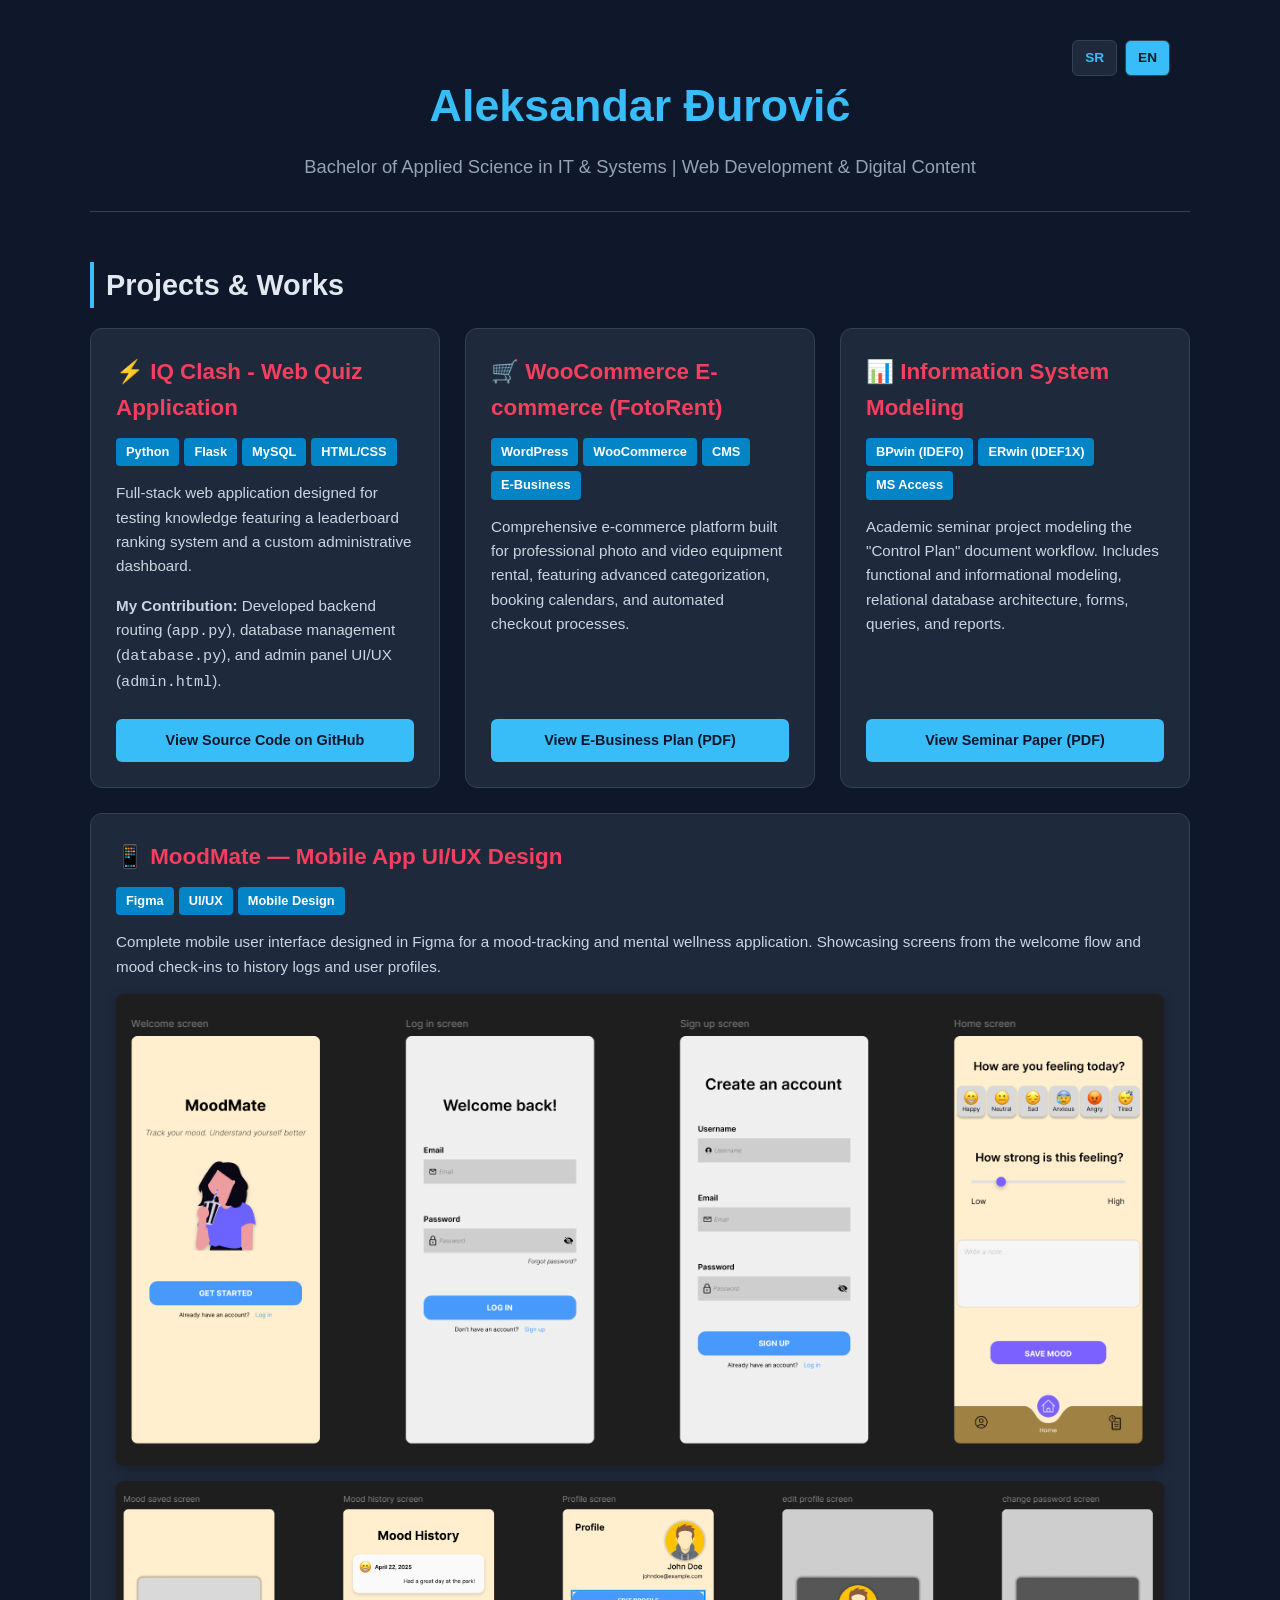
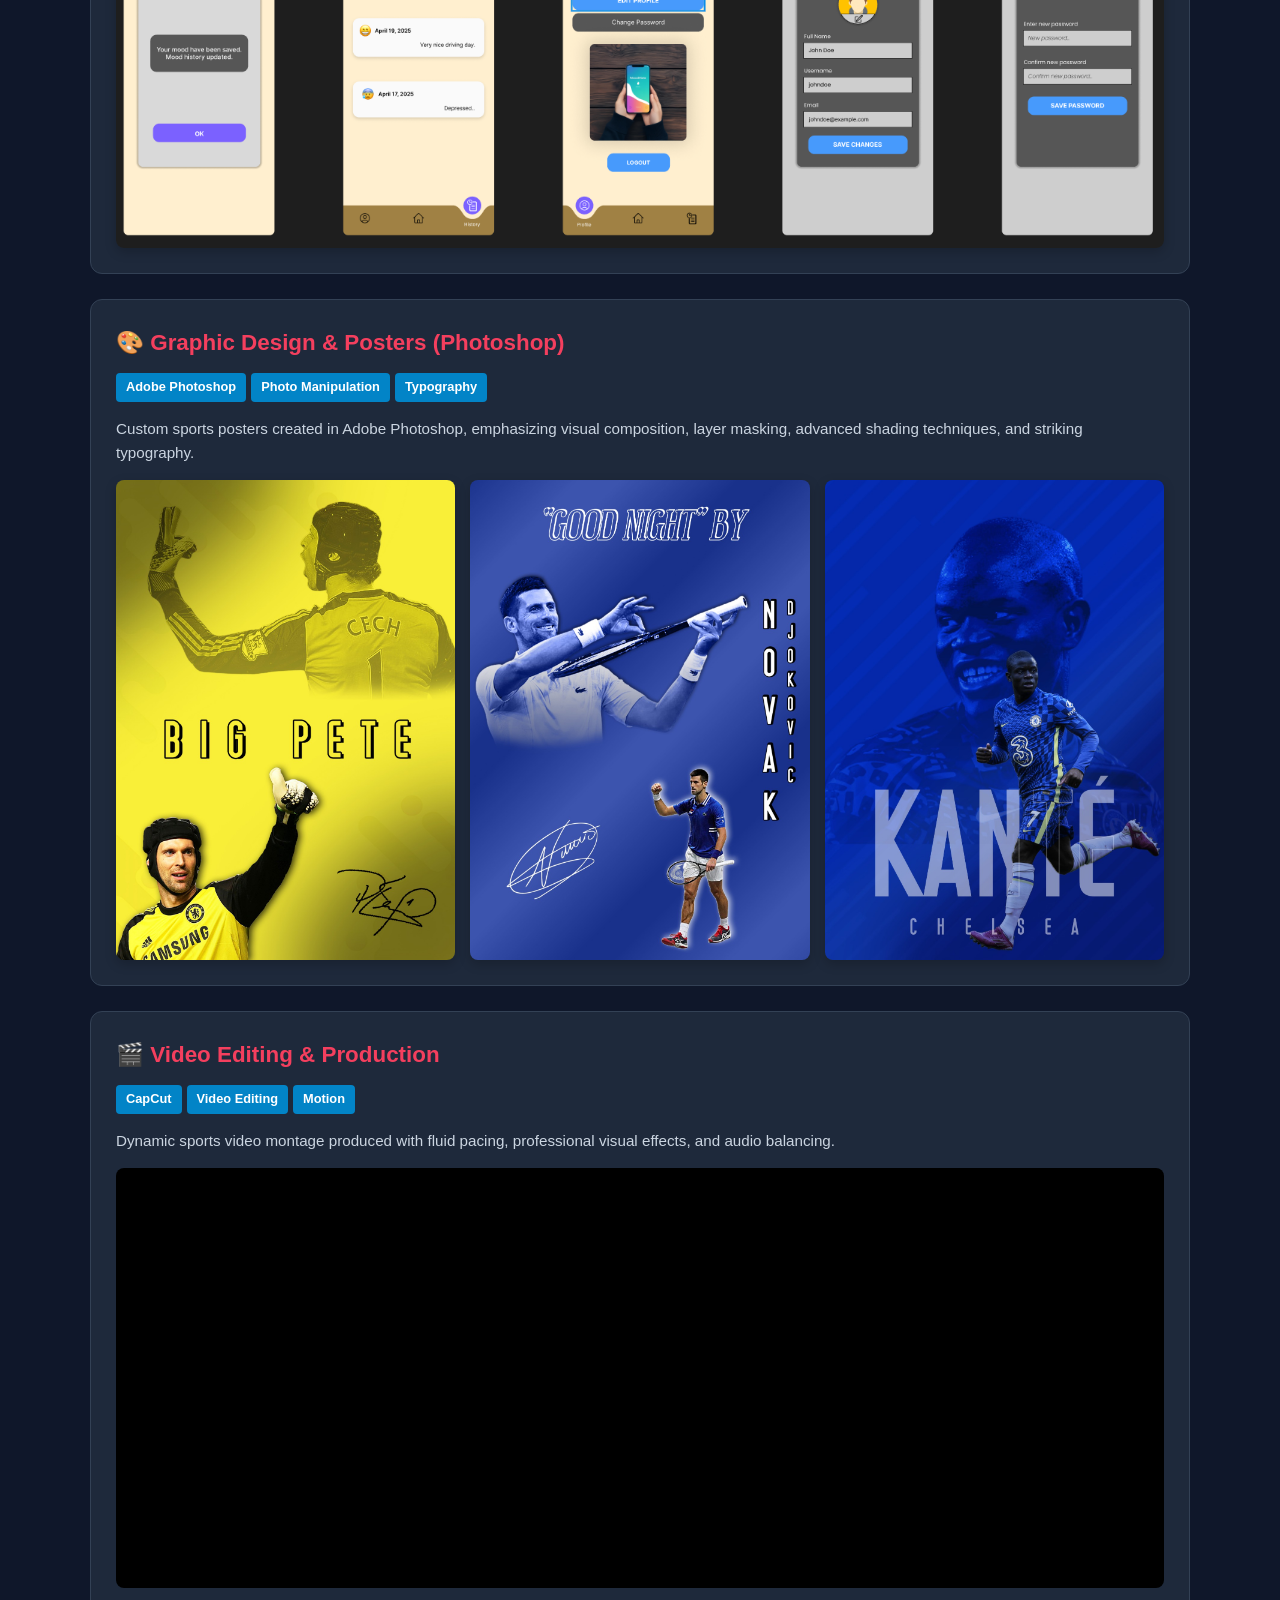
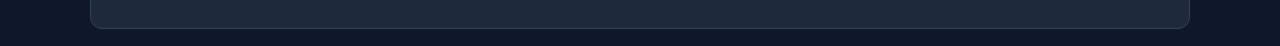
==== en.html @ df4796c0 "Create en.html" ====
<!DOCTYPE html>
<html lang="en">
<head>
    <meta charset="UTF-8">
    <meta name="viewport" content="width=device-width, initial-scale=1.0">
    <title>Aleksandar - Portfolio</title>
    <style>
        * { box-sizing: border-box; margin: 0; padding: 0; }
        body { font-family: 'Segoe UI', Tahoma, Geneva, Verdana, sans-serif; background: #0f172a; color: #f8fafc; line-height: 1.6; padding: 20px; }
        .container { max-width: 1100px; margin: 0 auto; }
        header { text-align: center; padding: 50px 20px 30px; border-bottom: 1px solid #334155; margin-bottom: 30px; position: relative; }
        h1 { font-size: 2.8rem; color: #38bdf8; margin-bottom: 10px; }
        p.subtitle { font-size: 1.15rem; color: #94a3b8; }
        
        /* Language switcher */
        .lang-switch { position: absolute; top: 20px; right: 20px; display: flex; gap: 8px; }
        .lang-btn { background: #1e293b; color: #38bdf8; border: 1px solid #334155; padding: 6px 12px; border-radius: 6px; text-decoration: none; font-size: 0.85rem; font-weight: bold; transition: background 0.2s, color 0.2s; }
        .lang-btn:hover, .lang-btn.active { background: #38bdf8; color: #0f172a; }

        .section-title { margin-top: 50px; margin-bottom: 20px; color: #e2e8f0; font-size: 1.8rem; border-left: 4px solid #38bdf8; padding-left: 12px; }
        
        .projects { display: grid; grid-template-columns: repeat(auto-fit, minmax(320px, 1fr)); gap: 25px; }
        .card { background: #1e293b; border-radius: 12px; padding: 25px; border: 1px solid #334155; transition: transform 0.2s, box-shadow 0.2s; display: flex; flex-direction: column; justify-content: space-between; }
        .card:hover { transform: translateY(-5px); box-shadow: 0 10px 25px rgba(0,0,0,0.3); }
        .card h3 { color: #f43f5e; margin-bottom: 12px; font-size: 1.4rem; }
        .card p { color: #cbd5e1; font-size: 0.95rem; margin-bottom: 15px; }
        
        .card-full { grid-column: 1 / -1; }
        
        .tags { margin-bottom: 15px; display: flex; flex-wrap: wrap; gap: 5px; }
        .tag { background: #0284c7; color: #fff; padding: 4px 10px; border-radius: 4px; font-size: 0.8rem; font-weight: 600; }
        
        .btn { display: inline-block; background: #38bdf8; color: #0f172a; text-decoration: none; padding: 10px 18px; border-radius: 6px; font-weight: bold; font-size: 0.9rem; text-align: center; transition: background 0.2s; margin-top: 10px; }
        .btn:hover { background: #7dd3fc; }

        /* Poster Gallery */
        .poster-grid { display: grid; grid-template-columns: repeat(auto-fit, minmax(220px, 1fr)); gap: 15px; margin-top: 15px; }
        .poster-grid img { width: 100%; border-radius: 8px; box-shadow: 0 4px 12px rgba(0,0,0,0.2); transition: transform 0.2s; }
        .poster-grid img:hover { transform: scale(1.02); }

        /* Figma Screens */
        .figma-gallery { display: flex; flex-direction: column; gap: 15px; margin-top: 15px; }
        .figma-gallery img { width: 100%; border-radius: 8px; box-shadow: 0 4px 12px rgba(0,0,0,0.2); }

        /* Video Player */
        .video-container { margin: 15px 0; width: 100%; background: #000; border-radius: 8px; overflow: hidden; }
        .video-container iframe { width: 100%; height: 420px; border: none; display: block; }

        @media (max-width: 768px) {
            .video-container iframe { height: 280px; }
        }
    </style>
</head>
<body>
    <div class="container">
        <header>
            <div class="lang-switch">
                <a href="index.html" class="lang-btn">SR</a>
                <a href="en.html" class="lang-btn active">EN</a>
            </div>
            <h1>Aleksandar Đurović</h1>
            <p class="subtitle">Bachelor of Applied Science in IT & Systems | Web Development & Digital Content</p>
        </header>

        <h2 class="section-title">Projects & Works</h2>

        <div class="projects">
            <!-- Project 1: Quiz App -->
            <div class="card">
                <div>
                    <h3>⚡ IQ Clash - Web Quiz Application</h3>
                    <div class="tags">
                        <span class="tag">Python</span>
                        <span class="tag">Flask</span>
                        <span class="tag">MySQL</span>
                        <span class="tag">HTML/CSS</span>
                    </div>
                    <p>Full-stack web application designed for testing knowledge featuring a leaderboard ranking system and a custom administrative dashboard.</p>
                    <p><strong>My Contribution:</strong> Developed backend routing (<code>app.py</code>), database management (<code>database.py</code>), and admin panel UI/UX (<code>admin.html</code>).</p>
                </div>
                <a href="https://github.com/aleksandar755/aleksandar755.github.io" target="_blank" class="btn">View Source Code on GitHub</a>
            </div>

            <!-- Project 2: WordPress / FotoRent -->
            <div class="card">
                <div>
                    <h3>🛒 WooCommerce E-commerce (FotoRent)</h3>
                    <div class="tags">
                        <span class="tag">WordPress</span>
                        <span class="tag">WooCommerce</span>
                        <span class="tag">CMS</span>
                        <span class="tag">E-Business</span>
                    </div>
                    <p>Comprehensive e-commerce platform built for professional photo and video equipment rental, featuring advanced categorization, booking calendars, and automated checkout processes.</p>
                </div>
                <a href="FotoRent-Dokumentacija.pdf" target="_blank" class="btn">View E-Business Plan (PDF)</a>
            </div>

            <!-- Project 3: Information Systems Modeling -->
            <div class="card">
                <div>
                    <h3>📊 Information System Modeling</h3>
                    <div class="tags">
                        <span class="tag">BPwin (IDEF0)</span>
                        <span class="tag">ERwin (IDEF1X)</span>
                        <span class="tag">MS Access</span>
                    </div>
                    <p>Academic seminar project modeling the "Control Plan" document workflow. Includes functional and informational modeling, relational database architecture, forms, queries, and reports.</p>
                </div>
                <a href="Aleksandar_Djurovic_1064_2023_seminarski.pdf" target="_blank" class="btn">View Seminar Paper (PDF)</a>
            </div>

            <!-- Project 4: Figma UI/UX -->
            <div class="card card-full">
                <div>
                    <h3>📱 MoodMate — Mobile App UI/UX Design</h3>
                    <div class="tags">
                        <span class="tag">Figma</span>
                        <span class="tag">UI/UX</span>
                        <span class="tag">Mobile Design</span>
                    </div>
                    <p>Complete mobile user interface designed in Figma for a mood-tracking and mental wellness application. Showcasing screens from the welcome flow and mood check-ins to history logs and user profiles.</p>
                    
                    <div class="figma-gallery">
                        <img src="images/Figma_1.png" alt="MoodMate Figma screens - Welcome and Log in">
                        <img src="images/Figma_2.png" alt="MoodMate Figma screens - History and Profile">
                    </div>
                </div>
            </div>

            <!-- Project 5: Photoshop Posters -->
            <div class="card card-full">
                <div>
                    <h3>🎨 Graphic Design & Posters (Photoshop)</h3>
                    <div class="tags">
                        <span class="tag">Adobe Photoshop</span>
                        <span class="tag">Photo Manipulation</span>
                        <span class="tag">Typography</span>
                    </div>
                    <p>Custom sports posters created in Adobe Photoshop, emphasizing visual composition, layer masking, advanced shading techniques, and striking typography.</p>
                    
                    <div class="poster-grid">
                        <img src="images/cech.jpg" alt="Petr Cech poster">
                        <img src="images/djokovic.jpg" alt="Novak Djokovic poster">
                        <img src="images/kante.jpg" alt="N'Golo Kante poster">
                    </div>
                </div>
            </div>

            <!-- Project 6: Video Editing -->
            <div class="card card-full">
                <div>
                    <h3>🎬 Video Editing & Production</h3>
                    <div class="tags">
                        <span class="tag">CapCut</span>
                        <span class="tag">Video Editing</span>
                        <span class="tag">Motion</span>
                    </div>
                    <p>Dynamic sports video montage produced with fluid pacing, professional visual effects, and audio balancing.</p>
                    
                    <div class="video-container">
                        <iframe 
                            src="https://drive.google.com/file/d/1OZynO4q7jnLR7yW-4ucJErfPpmJ2l9se/preview" 
                            allow="autoplay" 
                            allowfullscreen>
                        </iframe>
                    </div>
                </div>
            </div>
        </div>
    </div>
</body>
</html>
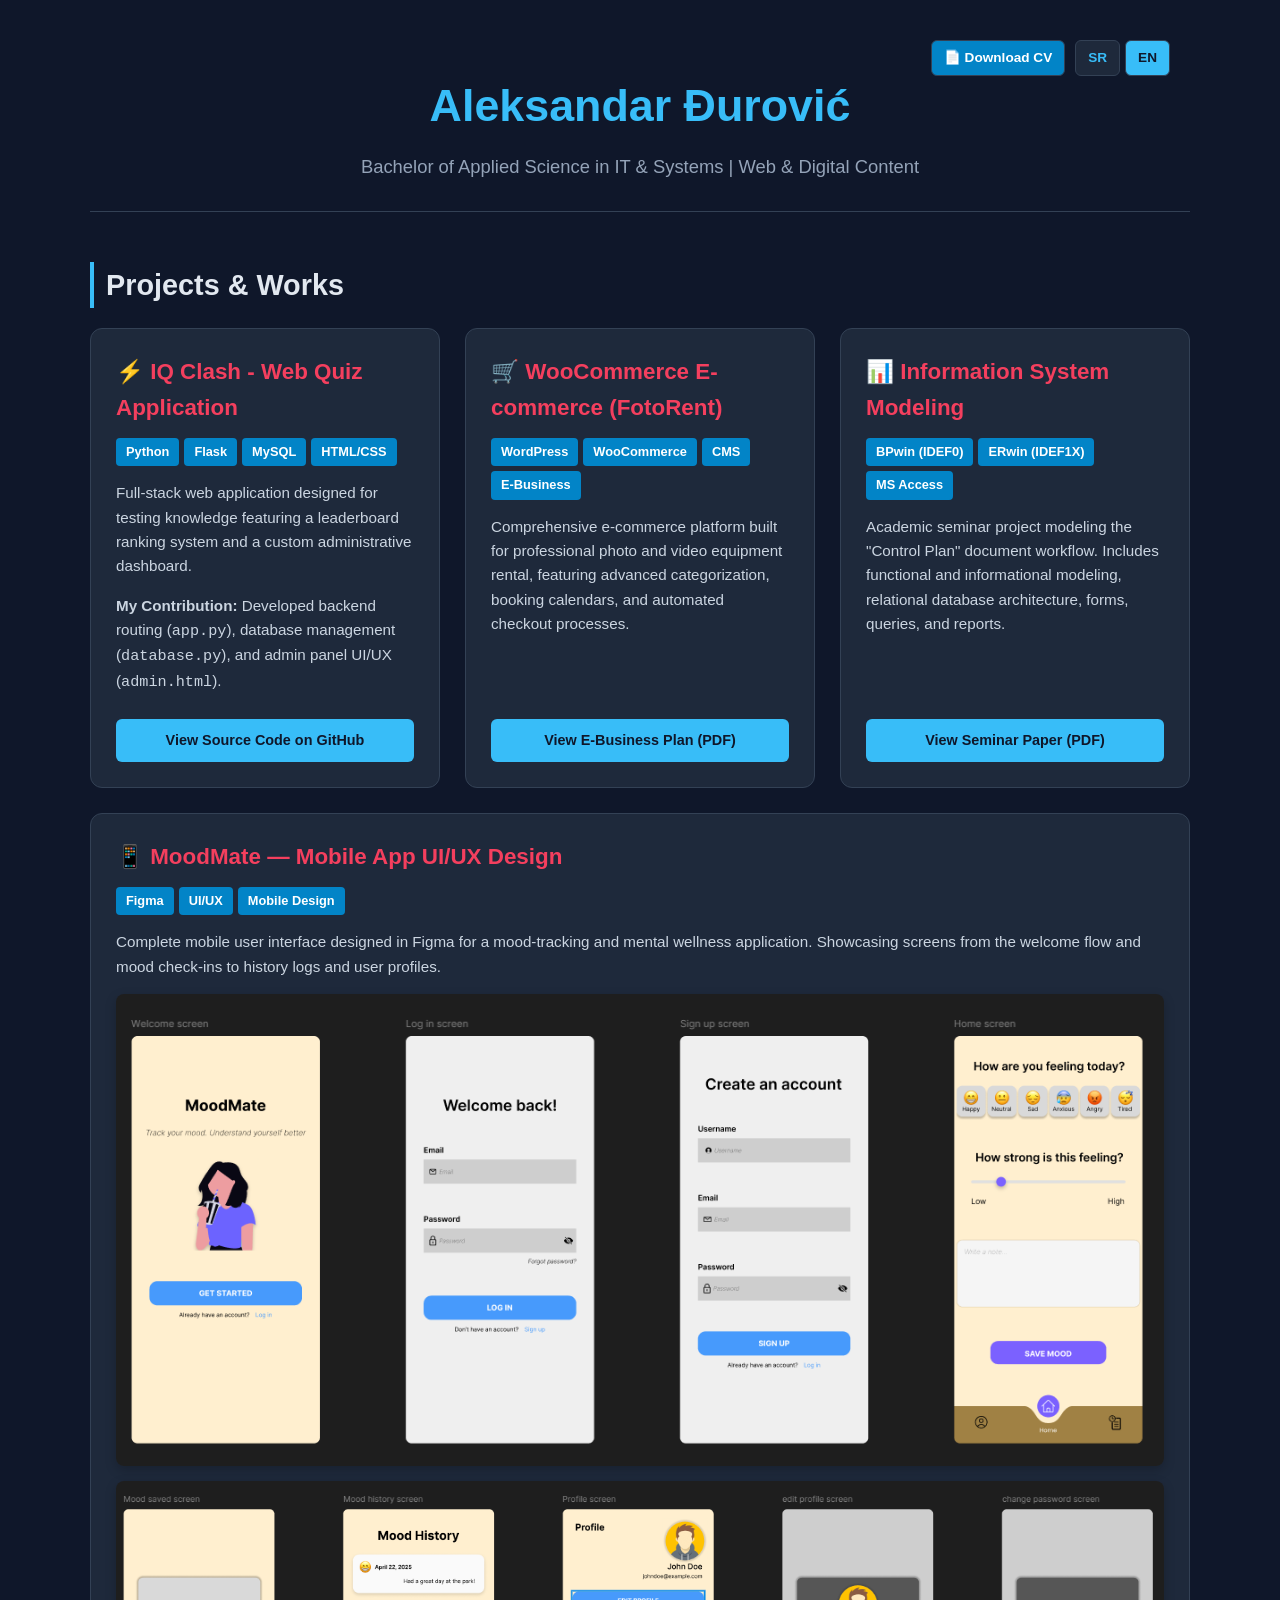
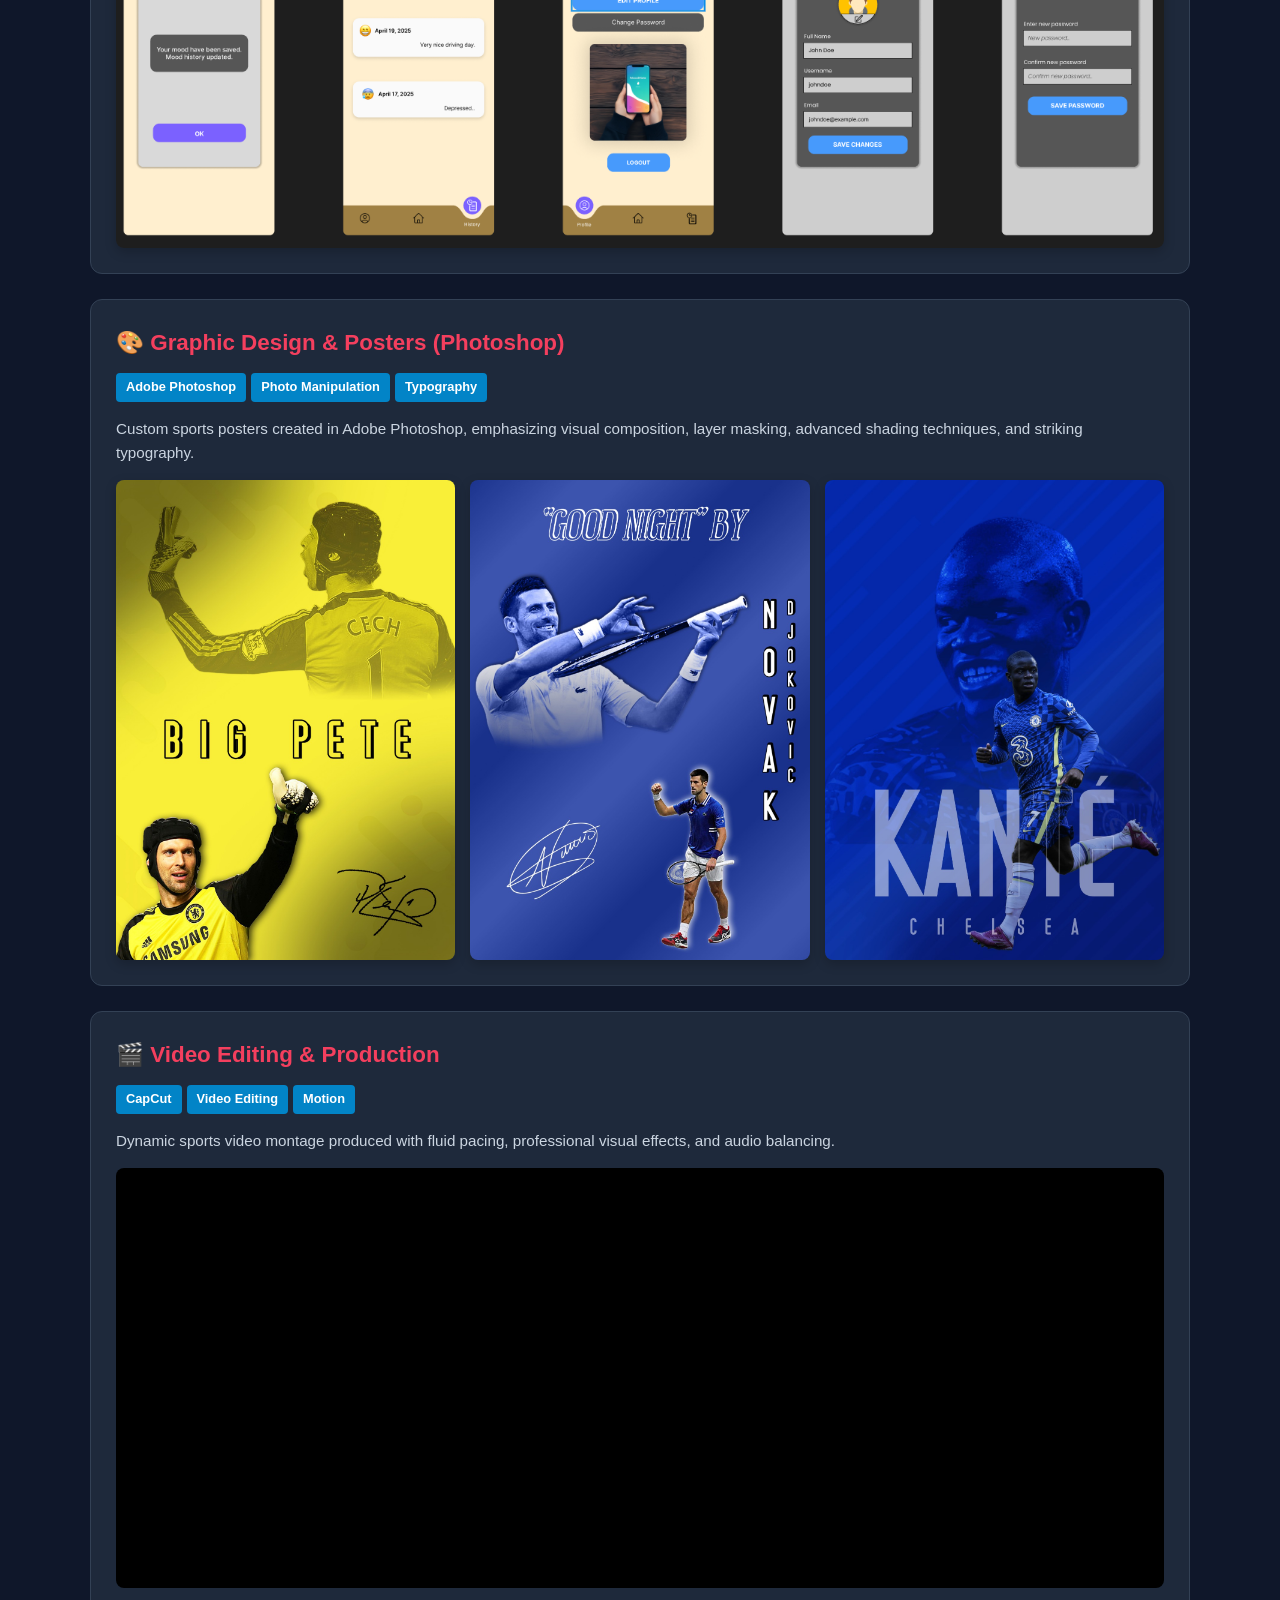
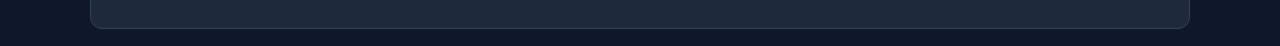
==== commit 1a7534dd: "Update en.html" ====
--- a/en.html
+++ b/en.html
@@ -12,10 +12,12 @@
         h1 { font-size: 2.8rem; color: #38bdf8; margin-bottom: 10px; }
         p.subtitle { font-size: 1.15rem; color: #94a3b8; }
         
-        /* Language switcher */
-        .lang-switch { position: absolute; top: 20px; right: 20px; display: flex; gap: 8px; }
-        .lang-btn { background: #1e293b; color: #38bdf8; border: 1px solid #334155; padding: 6px 12px; border-radius: 6px; text-decoration: none; font-size: 0.85rem; font-weight: bold; transition: background 0.2s, color 0.2s; }
-        .lang-btn:hover, .lang-btn.active { background: #38bdf8; color: #0f172a; }
+        /* Top right controls (Language & CV) */
+        .top-controls { position: absolute; top: 20px; right: 20px; display: flex; gap: 10px; align-items: center; }
+        .lang-switch { display: flex; gap: 5px; }
+        .lang-btn, .cv-btn { background: #1e293b; color: #38bdf8; border: 1px solid #334155; padding: 6px 12px; border-radius: 6px; text-decoration: none; font-size: 0.85rem; font-weight: bold; transition: background 0.2s, color 0.2s; }
+        .lang-btn:hover, .lang-btn.active, .cv-btn:hover { background: #38bdf8; color: #0f172a; }
+        .cv-btn { background: #0284c7; color: #fff; }
 
         .section-title { margin-top: 50px; margin-bottom: 20px; color: #e2e8f0; font-size: 1.8rem; border-left: 4px solid #38bdf8; padding-left: 12px; }
         
@@ -48,18 +50,22 @@
 
         @media (max-width: 768px) {
             .video-container iframe { height: 280px; }
+            .top-controls { position: static; justify-content: center; margin-bottom: 20px; }
         }
     </style>
 </head>
 <body>
     <div class="container">
         <header>
-            <div class="lang-switch">
-                <a href="index.html" class="lang-btn">SR</a>
-                <a href="en.html" class="lang-btn active">EN</a>
+            <div class="top-controls">
+                <a href="Aleksandar_Djurovic_CV_EN.pdf" target="_blank" class="cv-btn">📄 Download CV</a>
+                <div class="lang-switch">
+                    <a href="index.html" class="lang-btn">SR</a>
+                    <a href="en.html" class="lang-btn active">EN</a>
+                </div>
             </div>
             <h1>Aleksandar Đurović</h1>
-            <p class="subtitle">Bachelor of Applied Science in IT & Systems | Web Development & Digital Content</p>
+            <p class="subtitle">Bachelor of Applied Science in IT & Systems | Web & Digital Content</p>
         </header>
 
         <h2 class="section-title">Projects & Works</h2>
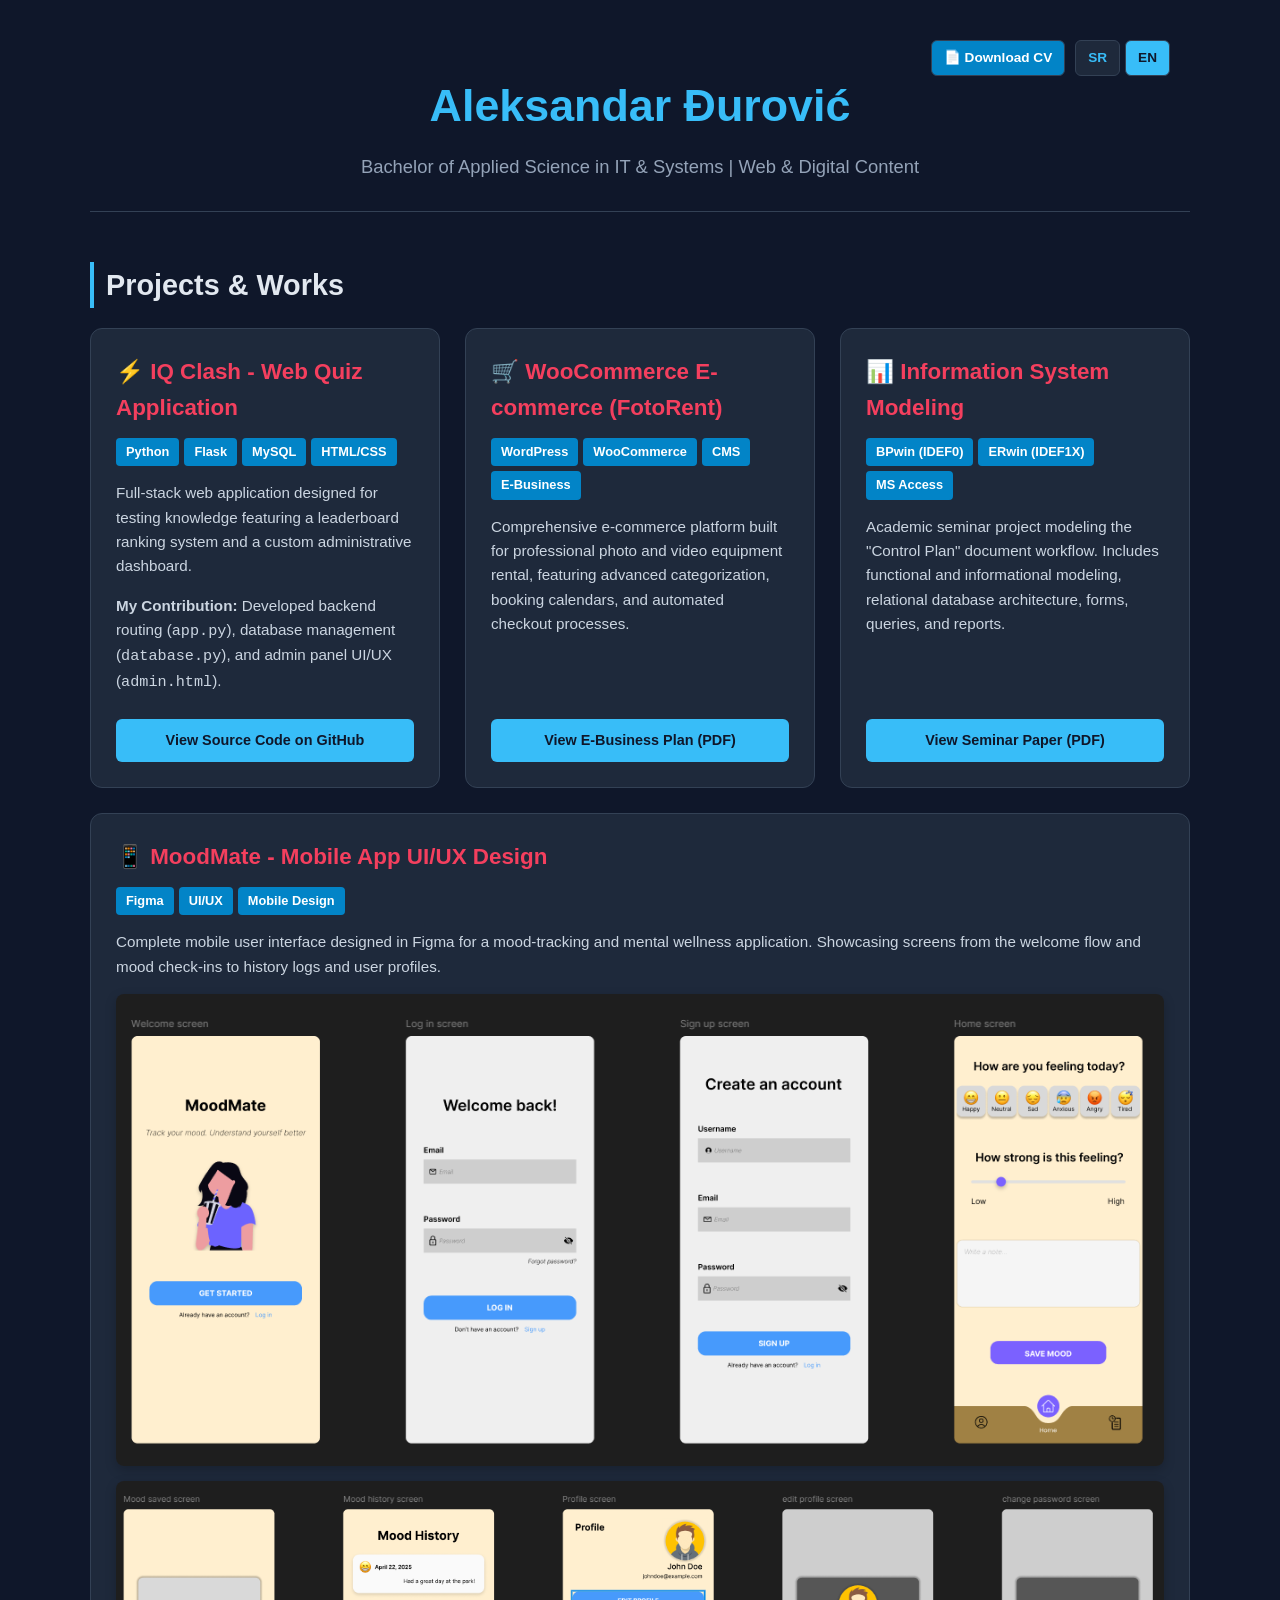
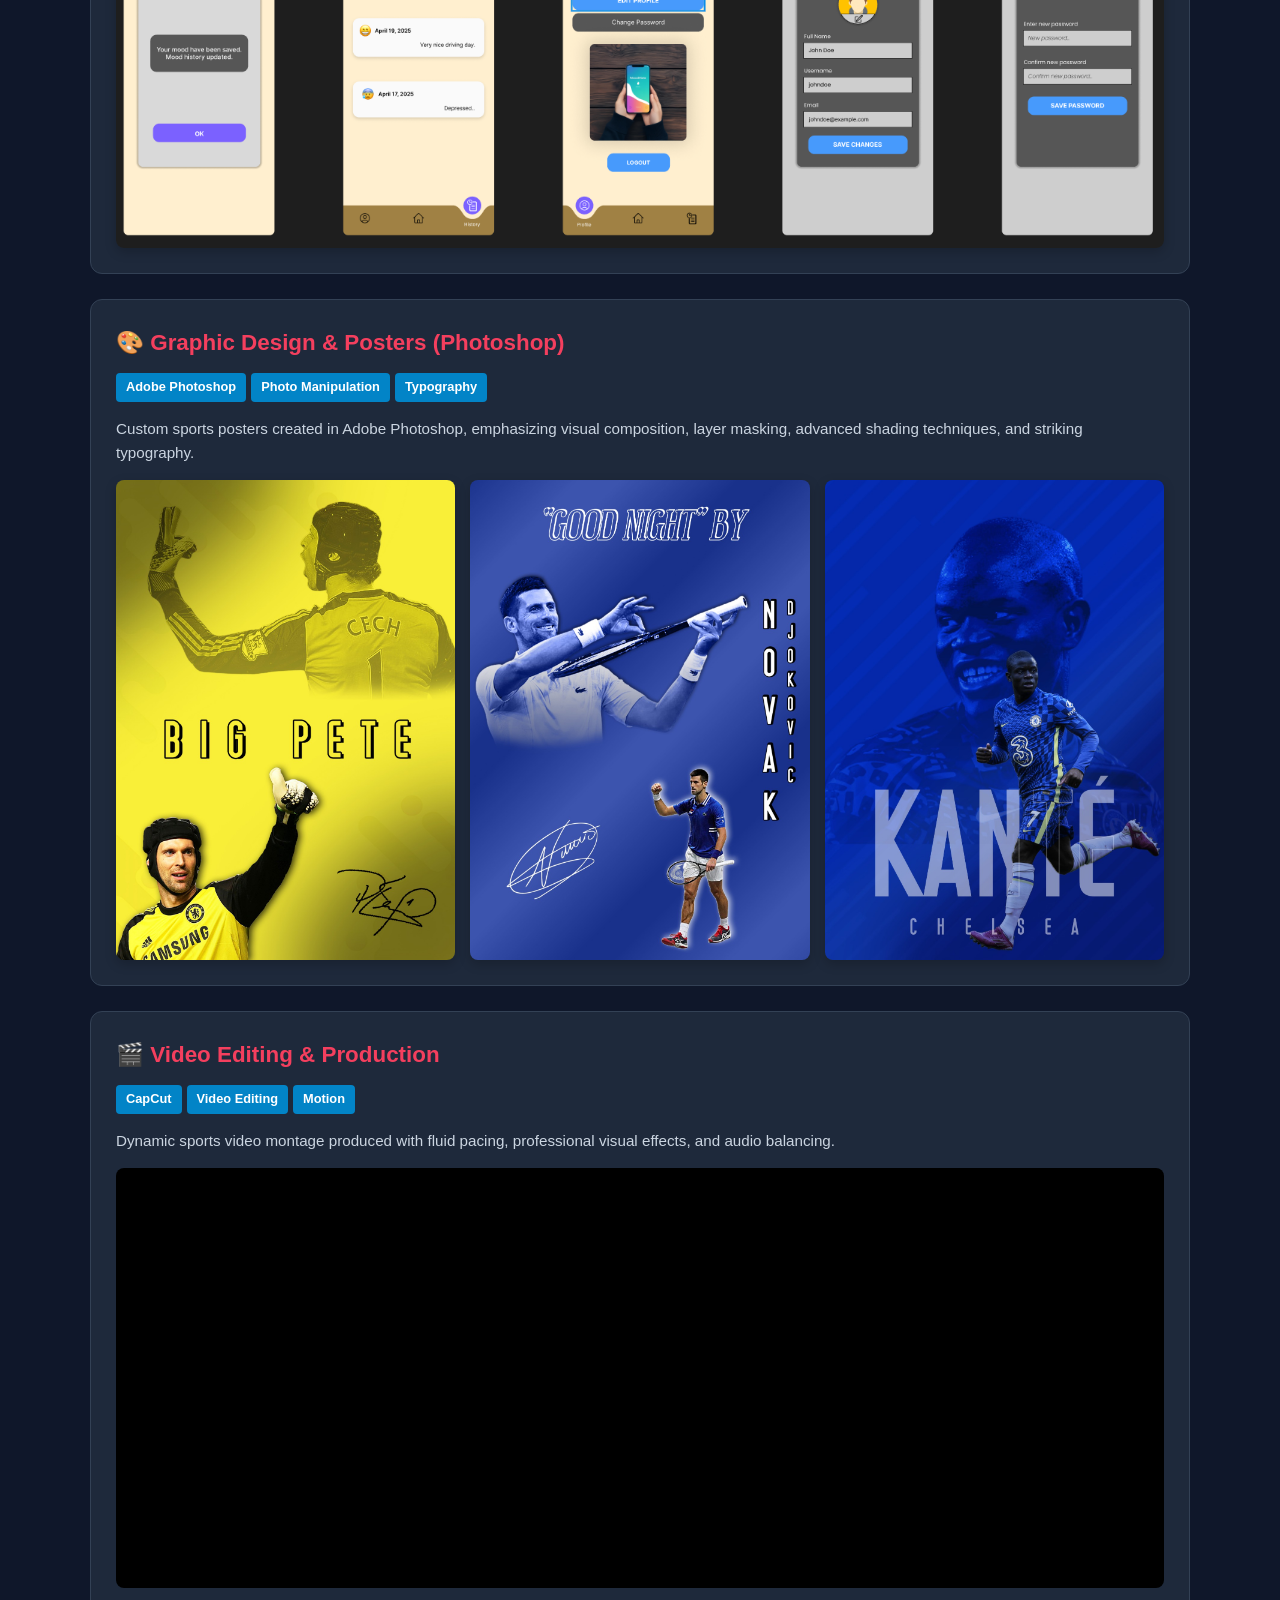
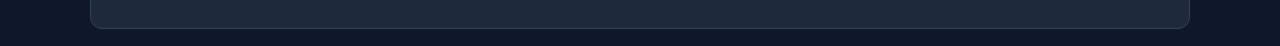
==== commit deb36201: "Update en.html" ====
--- a/en.html
+++ b/en.html
@@ -3,7 +3,7 @@
 <head>
     <meta charset="UTF-8">
     <meta name="viewport" content="width=device-width, initial-scale=1.0">
-    <title>Aleksandar - Portfolio</title>
+    <title>Aleksandar Đurović - Portfolio</title>
     <style>
         * { box-sizing: border-box; margin: 0; padding: 0; }
         body { font-family: 'Segoe UI', Tahoma, Geneva, Verdana, sans-serif; background: #0f172a; color: #f8fafc; line-height: 1.6; padding: 20px; }
@@ -119,7 +119,7 @@
             <!-- Project 4: Figma UI/UX -->
             <div class="card card-full">
                 <div>
-                    <h3>📱 MoodMate — Mobile App UI/UX Design</h3>
+                    <h3>📱 MoodMate - Mobile App UI/UX Design</h3>
                     <div class="tags">
                         <span class="tag">Figma</span>
                         <span class="tag">UI/UX</span>
